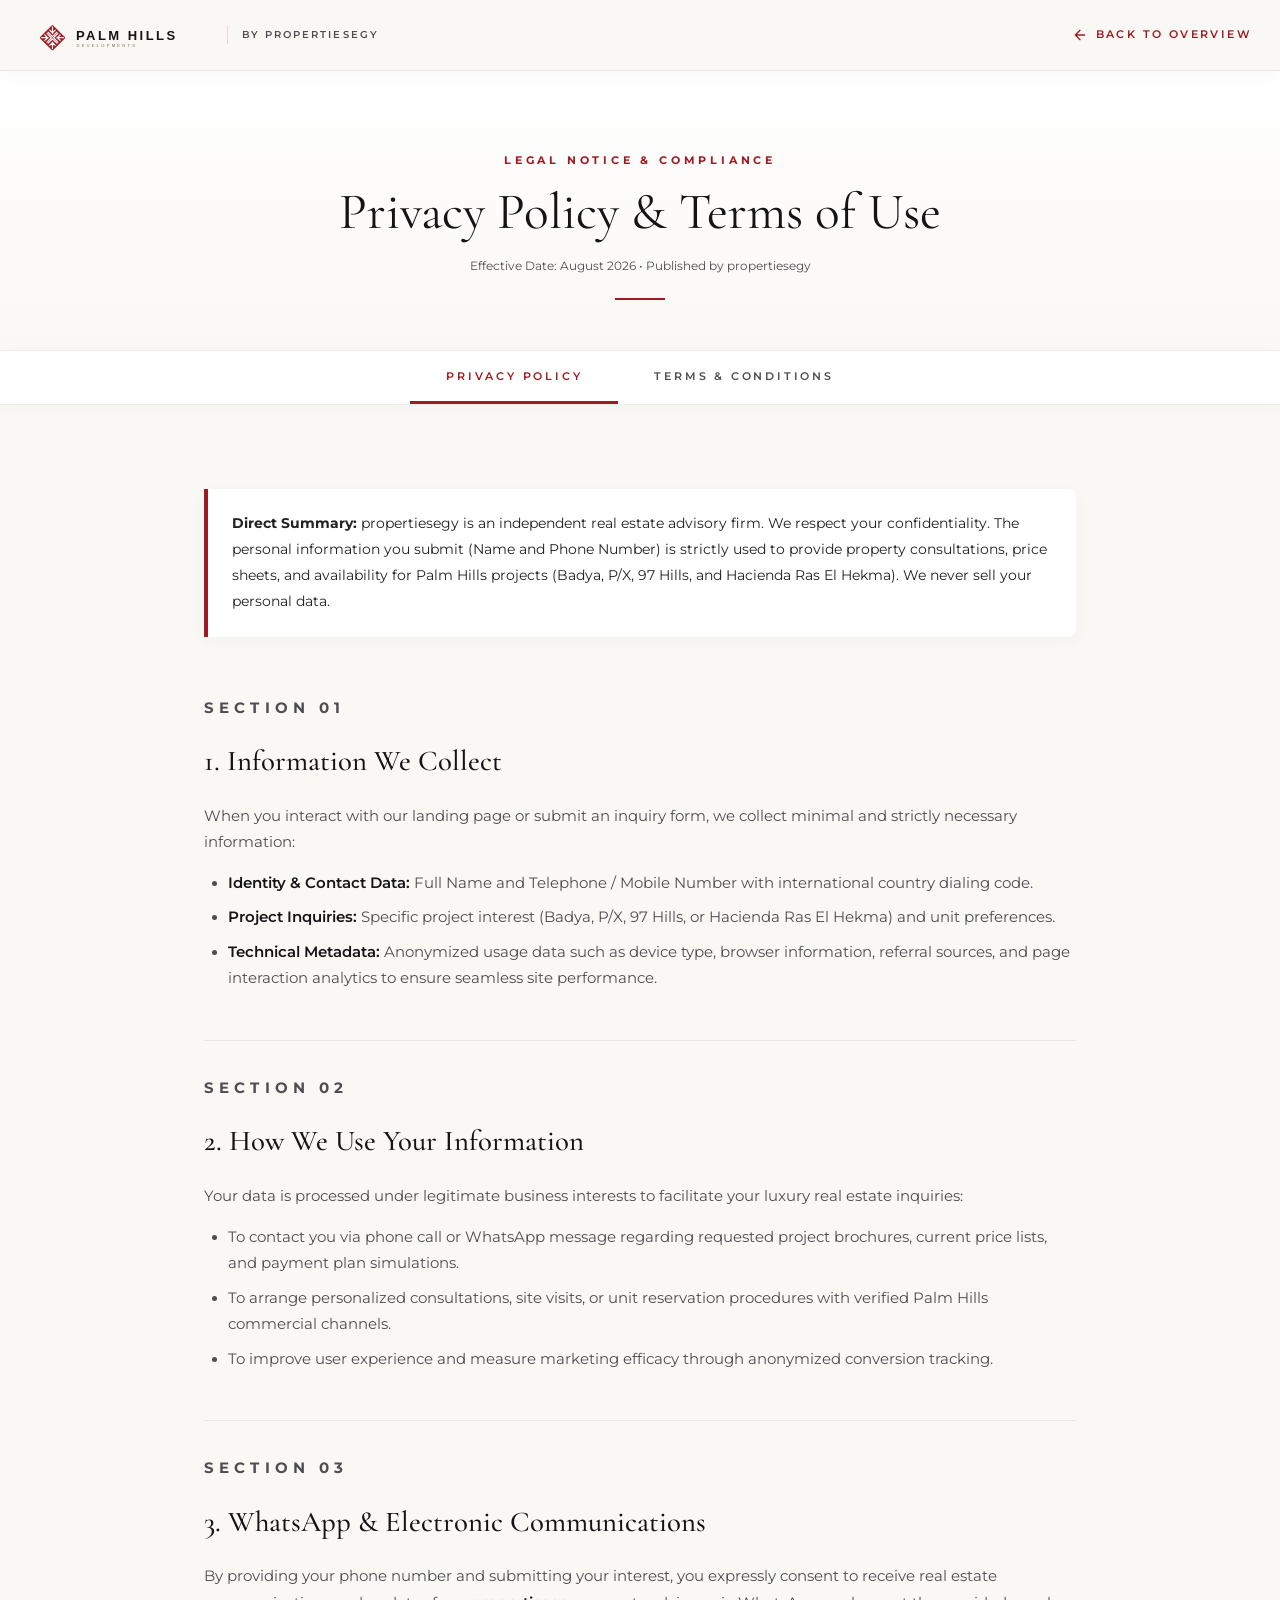
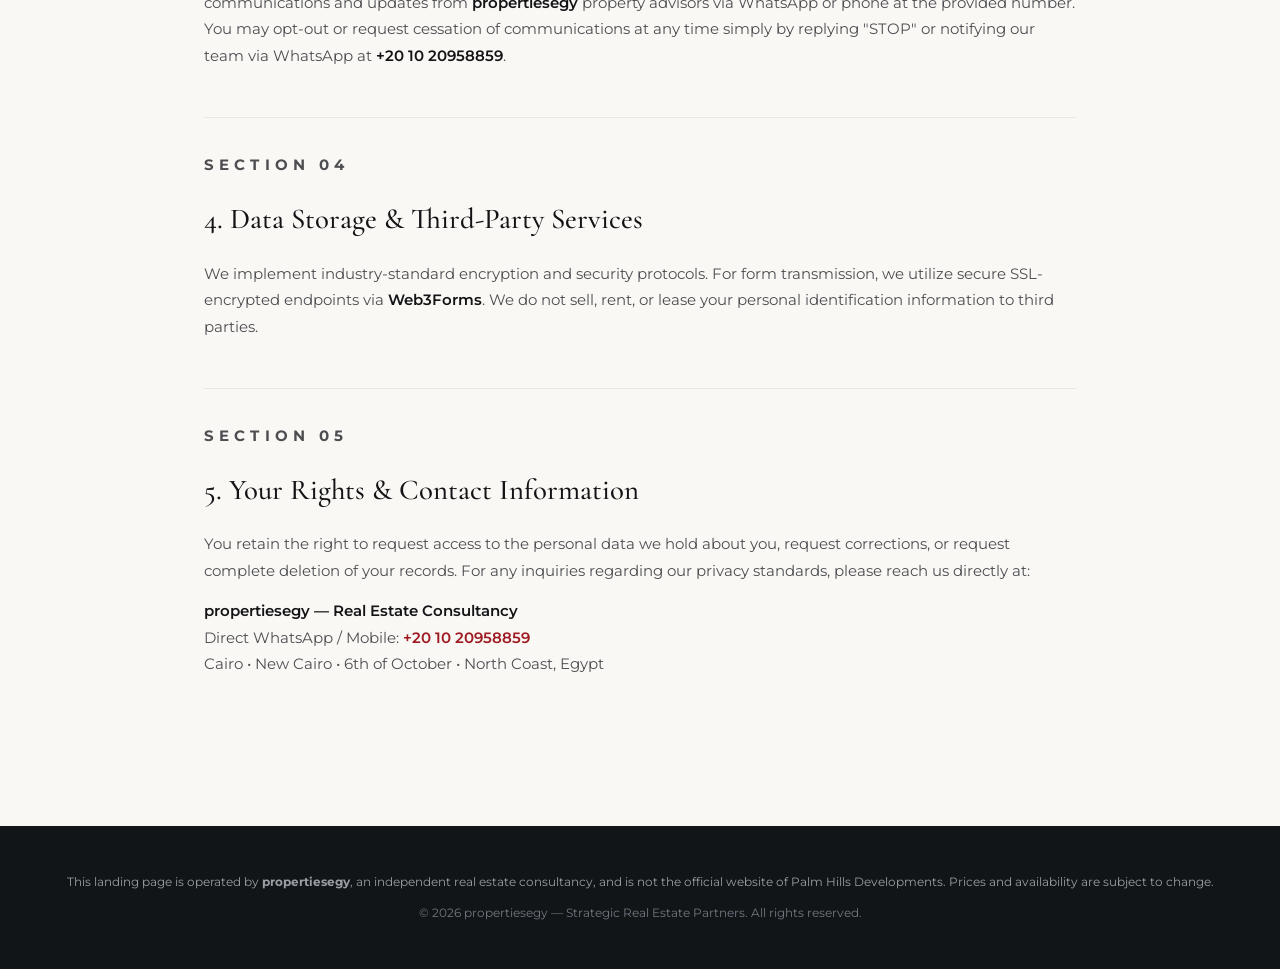
==== legal.html @ a5014787 "Initial commit: Palm Hills Luxury Landing Page (Badya, P/X, 97 Hills, Hacienda Ras El Hekma)" ====
<!DOCTYPE html>
<html lang="en">
<head>
  <meta charset="UTF-8" />
  <meta name="viewport" content="width=device-width, initial-scale=1.0" />
  <title>Terms &amp; Conditions | Privacy Policy — propertiesegy</title>
  <meta name="author" content="propertiesegy" />
  <meta name="description" content="Terms and Conditions and Privacy Policy for propertiesegy — Palm Hills Developments real estate consultancy landing page." />
  <link rel="icon" href="assets/images/favicon.svg" type="image/svg+xml" />

  <!-- Google Fonts -->
  <link rel="preconnect" href="https://fonts.googleapis.com" />
  <link rel="preconnect" href="https://fonts.gstatic.com" crossorigin="anonymous" />
  <link href="https://fonts.googleapis.com/css2?family=Cormorant+Garamond:ital,wght@0,300;0,400;0,600;1,400&family=Montserrat:wght@300;400;500;600;700&display=swap" rel="stylesheet" />

  <!-- Google tag (gtag.js) -->
  <script async src="https://www.googletagmanager.com/gtag/js?id=AW-299139259"></script>
  <script>
    window.dataLayer = window.dataLayer || [];
    function gtag(){dataLayer.push(arguments);}
    gtag('js', new Date());
    gtag('config', 'AW-299139259');
  </script>

  <style>
    :root {
      --bg:          #FAF8F5;
      --surface:     #FFFFFF;
      --card:        #FFFFFF;
      --crimson:     #9E1B21;
      --crimson-dim: #7D151A;
      --gold:        #C5A880;
      --gold-dim:    #A3835B;
      --border:      rgba(158, 27, 33, 0.15);
      --border-subtle: rgba(0, 0, 0, 0.07);
      --fg:          #141416;
      --muted:       #4E4E52;
      --max-w:       920px;
    }
    *, *::before, *::after { box-sizing: border-box; margin: 0; padding: 0; }
    html { scroll-behavior: smooth; }
    body {
      font-family: 'Montserrat', system-ui, sans-serif;
      background: var(--bg);
      color: var(--fg);
      line-height: 1.8;
      font-weight: 400;
      -webkit-font-smoothing: antialiased;
    }
    a { color: inherit; text-decoration: none; }
    img { display: block; max-width: 100%; }

    /* TOP BAR */
    .top-bar {
      position: sticky; top: 0; z-index: 100;
      background: rgba(250, 248, 245, 0.96);
      backdrop-filter: blur(16px);
      border-bottom: 1px solid var(--border-subtle);
      padding: 16px 28px;
      display: flex; align-items: center; justify-content: space-between;
      box-shadow: 0 4px 20px rgba(0,0,0,0.03);
    }
    .brand-wrap {
      display: flex; align-items: center; gap: 14px;
    }
    .brand-logo { height: 38px; width: auto; }
    .brand-badge {
      font-size: 0.65rem;
      letter-spacing: 0.2em;
      text-transform: uppercase;
      font-weight: 600;
      color: var(--muted);
      border-left: 1px solid var(--border);
      padding-left: 14px;
    }
    .back-link {
      display: inline-flex; align-items: center; gap: 8px;
      font-size: .68rem; letter-spacing: .22em; text-transform: uppercase;
      color: var(--crimson); font-weight: 600;
      transition: gap .25s ease, color .25s ease;
    }
    .back-link:hover { gap: 12px; color: var(--fg); }
    .back-link svg { width: 16px; height: 16px; }

    /* HERO STRIP */
    .legal-hero {
      background: linear-gradient(180deg, #FFFFFF 0%, var(--bg) 100%);
      padding: 80px 24px 50px;
      text-align: center;
      border-bottom: 1px solid var(--border-subtle);
    }
    .legal-hero-eyebrow {
      font-size: .68rem; letter-spacing: .35em; text-transform: uppercase;
      color: var(--crimson); font-weight: 700;
    }
    .legal-hero h1 {
      font-family: 'Cormorant Garamond', Georgia, serif;
      font-size: clamp(2.2rem, 4vw, 3.4rem);
      font-weight: 400; margin-top: 12px; line-height: 1.15;
      color: var(--fg);
    }
    .legal-hero .updated {
      margin-top: 14px; font-size: .78rem; color: var(--muted);
    }
    .crimson-line { width: 50px; height: 2px; background: var(--crimson); margin: 20px auto 0; }

    /* TAB NAVIGATION */
    .tab-nav {
      display: flex; justify-content: center; gap: 0;
      border-bottom: 1px solid var(--border-subtle);
      background: var(--surface);
      position: sticky; top: 70px; z-index: 50;
      box-shadow: 0 4px 15px rgba(0,0,0,0.02);
    }
    .tab-btn {
      padding: 18px 36px;
      font-family: 'Montserrat', sans-serif;
      font-size: .7rem; letter-spacing: .25em; text-transform: uppercase;
      font-weight: 600; color: var(--muted); cursor: pointer;
      background: transparent; border: none;
      border-bottom: 3px solid transparent;
      transition: color .25s, border-color .25s;
    }
    .tab-btn.active { color: var(--crimson); border-bottom-color: var(--crimson); }
    .tab-btn:hover { color: var(--fg); }

    /* CONTENT BODY */
    .legal-body {
      max-width: var(--max-w);
      margin: 0 auto;
      padding: 60px 24px 100px;
    }
    .tab-panel { display: none; }
    .tab-panel.active { display: block; animation: fadeIn .3s ease; }
    @keyframes fadeIn {
      from { opacity: 0; transform: translateY(6px); }
      to { opacity: 1; transform: translateY(0); }
    }

    .legal-section {
      padding: 34px 0;
      border-bottom: 1px solid var(--border-subtle);
    }
    .legal-section:last-child { border-bottom: none; }

    .section-num {
      font-size: .65rem; letter-spacing: .35em; text-transform: uppercase;
      color: var(--crimson); font-weight: 700; margin-bottom: 8px;
    }
    .legal-section h2 {
      font-family: 'Cormorant Garamond', Georgia, serif;
      font-size: 1.8rem; font-weight: 500;
      color: var(--fg); margin-bottom: 16px;
    }
    .legal-section p, .legal-section ul {
      color: var(--muted); font-size: .92rem; margin-bottom: 14px;
    }
    .legal-section ul { padding-left: 24px; }
    .legal-section li { margin-bottom: 8px; }
    .legal-section strong { color: var(--fg); font-weight: 600; }

    .callout-box {
      background: #FFFFFF;
      border-left: 4px solid var(--crimson);
      padding: 22px 24px;
      margin: 24px 0;
      border-radius: 0 8px 8px 0;
      box-shadow: 0 4px 16px rgba(0,0,0,0.03);
    }
    .callout-box p { margin-bottom: 0; font-size: .9rem; color: #222; }

    /* FOOTER */
    footer {
      background: #121518;
      color: #9A9DA4;
      padding: 45px 24px;
      text-align: center;
      font-size: .78rem;
    }
    footer a { color: #D4AF67; }
    footer a:hover { text-decoration: underline; }
    .footer-copy { margin-top: 10px; font-size: .72rem; color: #737780; }
  </style>
</head>
<body>

  <!-- TOP BAR -->
  <header class="top-bar">
    <div class="brand-wrap">
      <img src="assets/images/palm-hills-logo.svg" alt="Palm Hills Developments" class="brand-logo" />
      <span class="brand-badge">By propertiesegy</span>
    </div>
    <a href="index.html" class="back-link">
      <svg viewBox="0 0 24 24" fill="none" stroke="currentColor" stroke-width="2" stroke-linecap="round" stroke-linejoin="round">
        <path d="M19 12H5M12 19l-7-7 7-7"/>
      </svg>
      <span>Back to Overview</span>
    </a>
  </header>

  <!-- HERO STRIP -->
  <section class="legal-hero">
    <p class="legal-hero-eyebrow">Legal Notice &amp; Compliance</p>
    <h1>Privacy Policy &amp; Terms of Use</h1>
    <p class="updated">Effective Date: August 2026 &bull; Published by propertiesegy</p>
    <div class="crimson-line"></div>
  </section>

  <!-- TAB NAVIGATION -->
  <nav class="tab-nav" aria-label="Legal Tabs">
    <button class="tab-btn active" id="tab-btn-privacy" onclick="switchTab('privacy')">Privacy Policy</button>
    <button class="tab-btn" id="tab-btn-terms" onclick="switchTab('terms')">Terms &amp; Conditions</button>
  </nav>

  <!-- CONTENT -->
  <main class="legal-body">

    <!-- TAB 1: PRIVACY POLICY -->
    <div class="tab-panel active" id="panel-privacy">
      
      <div class="callout-box">
        <p><strong>Direct Summary:</strong> propertiesegy is an independent real estate advisory firm. We respect your confidentiality. The personal information you submit (Name and Phone Number) is strictly used to provide property consultations, price sheets, and availability for Palm Hills projects (Badya, P/X, 97 Hills, and Hacienda Ras El Hekma). We never sell your personal data.</p>
      </div>

      <section class="legal-section">
        <p class="section-num">Section 01</p>
        <h2>1. Information We Collect</h2>
        <p>When you interact with our landing page or submit an inquiry form, we collect minimal and strictly necessary information:</p>
        <ul>
          <li><strong>Identity &amp; Contact Data:</strong> Full Name and Telephone / Mobile Number with international country dialing code.</li>
          <li><strong>Project Inquiries:</strong> Specific project interest (Badya, P/X, 97 Hills, or Hacienda Ras El Hekma) and unit preferences.</li>
          <li><strong>Technical Metadata:</strong> Anonymized usage data such as device type, browser information, referral sources, and page interaction analytics to ensure seamless site performance.</li>
        </ul>
      </section>

      <section class="legal-section">
        <p class="section-num">Section 02</p>
        <h2>2. How We Use Your Information</h2>
        <p>Your data is processed under legitimate business interests to facilitate your luxury real estate inquiries:</p>
        <ul>
          <li>To contact you via phone call or WhatsApp message regarding requested project brochures, current price lists, and payment plan simulations.</li>
          <li>To arrange personalized consultations, site visits, or unit reservation procedures with verified Palm Hills commercial channels.</li>
          <li>To improve user experience and measure marketing efficacy through anonymized conversion tracking.</li>
        </ul>
      </section>

      <section class="legal-section">
        <p class="section-num">Section 03</p>
        <h2>3. WhatsApp &amp; Electronic Communications</h2>
        <p>By providing your phone number and submitting your interest, you expressly consent to receive real estate communications and updates from <strong>propertiesegy</strong> property advisors via WhatsApp or phone at the provided number. You may opt-out or request cessation of communications at any time simply by replying "STOP" or notifying our team via WhatsApp at <strong>+20 10 20958859</strong>.</p>
      </section>

      <section class="legal-section">
        <p class="section-num">Section 04</p>
        <h2>4. Data Storage &amp; Third-Party Services</h2>
        <p>We implement industry-standard encryption and security protocols. For form transmission, we utilize secure SSL-encrypted endpoints via <strong>Web3Forms</strong>. We do not sell, rent, or lease your personal identification information to third parties.</p>
      </section>

      <section class="legal-section">
        <p class="section-num">Section 05</p>
        <h2>5. Your Rights &amp; Contact Information</h2>
        <p>You retain the right to request access to the personal data we hold about you, request corrections, or request complete deletion of your records. For any inquiries regarding our privacy standards, please reach us directly at:</p>
        <p><strong>propertiesegy &mdash; Real Estate Consultancy</strong><br>
        Direct WhatsApp / Mobile: <a href="https://wa.me/201020958859" style="color: var(--crimson); font-weight: 600;">+20 10 20958859</a><br>
        Cairo &bull; New Cairo &bull; 6th of October &bull; North Coast, Egypt</p>
      </section>

    </div>

    <!-- TAB 2: TERMS & CONDITIONS -->
    <div class="tab-panel" id="panel-terms">

      <div class="callout-box">
        <p><strong>Important Agency Notice:</strong> This landing page is operated by <strong>propertiesegy</strong>, an independent luxury real estate consultancy. It is not the official corporate website of Palm Hills Developments SAE. All trademarks, project names, and architectural concepts remain the intellectual property of their respective owners.</p>
      </div>

      <section class="legal-section">
        <p class="section-num">Section 01</p>
        <h2>1. Independent Brokerage Status</h2>
        <p><strong>propertiesegy</strong> operates as an independent, certified property consultancy facilitating advisory, sales brokerage, and client assistance for premier Egyptian real estate developments. We act as an authorized intermediary presenting verified developer inventory.</p>
      </section>

      <section class="legal-section">
        <p class="section-num">Section 02</p>
        <h2>2. Pricing &amp; Availability Subject to Change</h2>
        <p>All prices, payment terms (including down payment percentages, installment tenures, and promotional "Value By Years" offers), delivery timelines, and unit availability featured on this landing page are derived from developer fact sheets (August 2026 release) and are subject to immediate alteration, withdrawal, or revision by the master developer without prior notice.</p>
        <p>Written proposals, formal price quotations, and final contracts issued upon reservation shall govern all property transactions.</p>
      </section>

      <section class="legal-section">
        <p class="section-num">Section 03</p>
        <h2>3. Visuals &amp; Architectural Renderings</h2>
        <p>Photographs, architectural renderings, masterplans, and computer-generated visualizations shown across this website are for illustrative and artistic representation purposes only. Actual delivered units, landscaping, and finishings may vary in accordance with final developer engineering execution.</p>
      </section>

      <section class="legal-section">
        <p class="section-num">Section 04</p>
        <h2>4. Disclaimer of Liability</h2>
        <p>propertiesegy strives to maintain accurate and up-to-date project information. However, propertiesegy makes no express or implied warranties regarding the completeness or timeliness of master developer schedules, construction milestones, or pricing data. Inquirers are encouraged to verify all contract specifications with our advisors prior to financial commitment.</p>
      </section>

      <section class="legal-section">
        <p class="section-num">Section 05</p>
        <h2>5. Governing Law</h2>
        <p>These terms and conditions are governed by and construed in accordance with the laws of the Arab Republic of Egypt. Any legal proceedings arising from site usage shall fall under the jurisdiction of Egyptian courts.</p>
      </section>

    </div>

  </main>

  <!-- FOOTER -->
  <footer>
    <p>This landing page is operated by <strong>propertiesegy</strong>, an independent real estate consultancy, and is not the official website of Palm Hills Developments. Prices and availability are subject to change.</p>
    <p class="footer-copy">&copy; <span id="yearVal">2026</span> propertiesegy &mdash; Strategic Real Estate Partners. All rights reserved.</p>
  </footer>

  <script>
    function switchTab(tab) {
      const privacyBtn = document.getElementById('tab-btn-privacy');
      const termsBtn   = document.getElementById('tab-btn-terms');
      const privacyPan = document.getElementById('panel-privacy');
      const termsPan   = document.getElementById('panel-terms');

      if (tab === 'privacy') {
        privacyBtn.classList.add('active');
        termsBtn.classList.remove('active');
        privacyPan.classList.add('active');
        termsPan.classList.remove('active');
        window.history.replaceState(null, null, '#privacy');
      } else {
        termsBtn.classList.add('active');
        privacyBtn.classList.remove('active');
        termsPan.classList.add('active');
        privacyPan.classList.remove('active');
        window.history.replaceState(null, null, '#terms');
      }
    }

    // Auto-select tab on URL hash load
    window.addEventListener('DOMContentLoaded', () => {
      const hash = window.location.hash.toLowerCase();
      if (hash.includes('terms')) {
        switchTab('terms');
      } else {
        switchTab('privacy');
      }
      document.getElementById('yearVal').textContent = new Date().getFullYear();
    });
  </script>
</body>
</html>
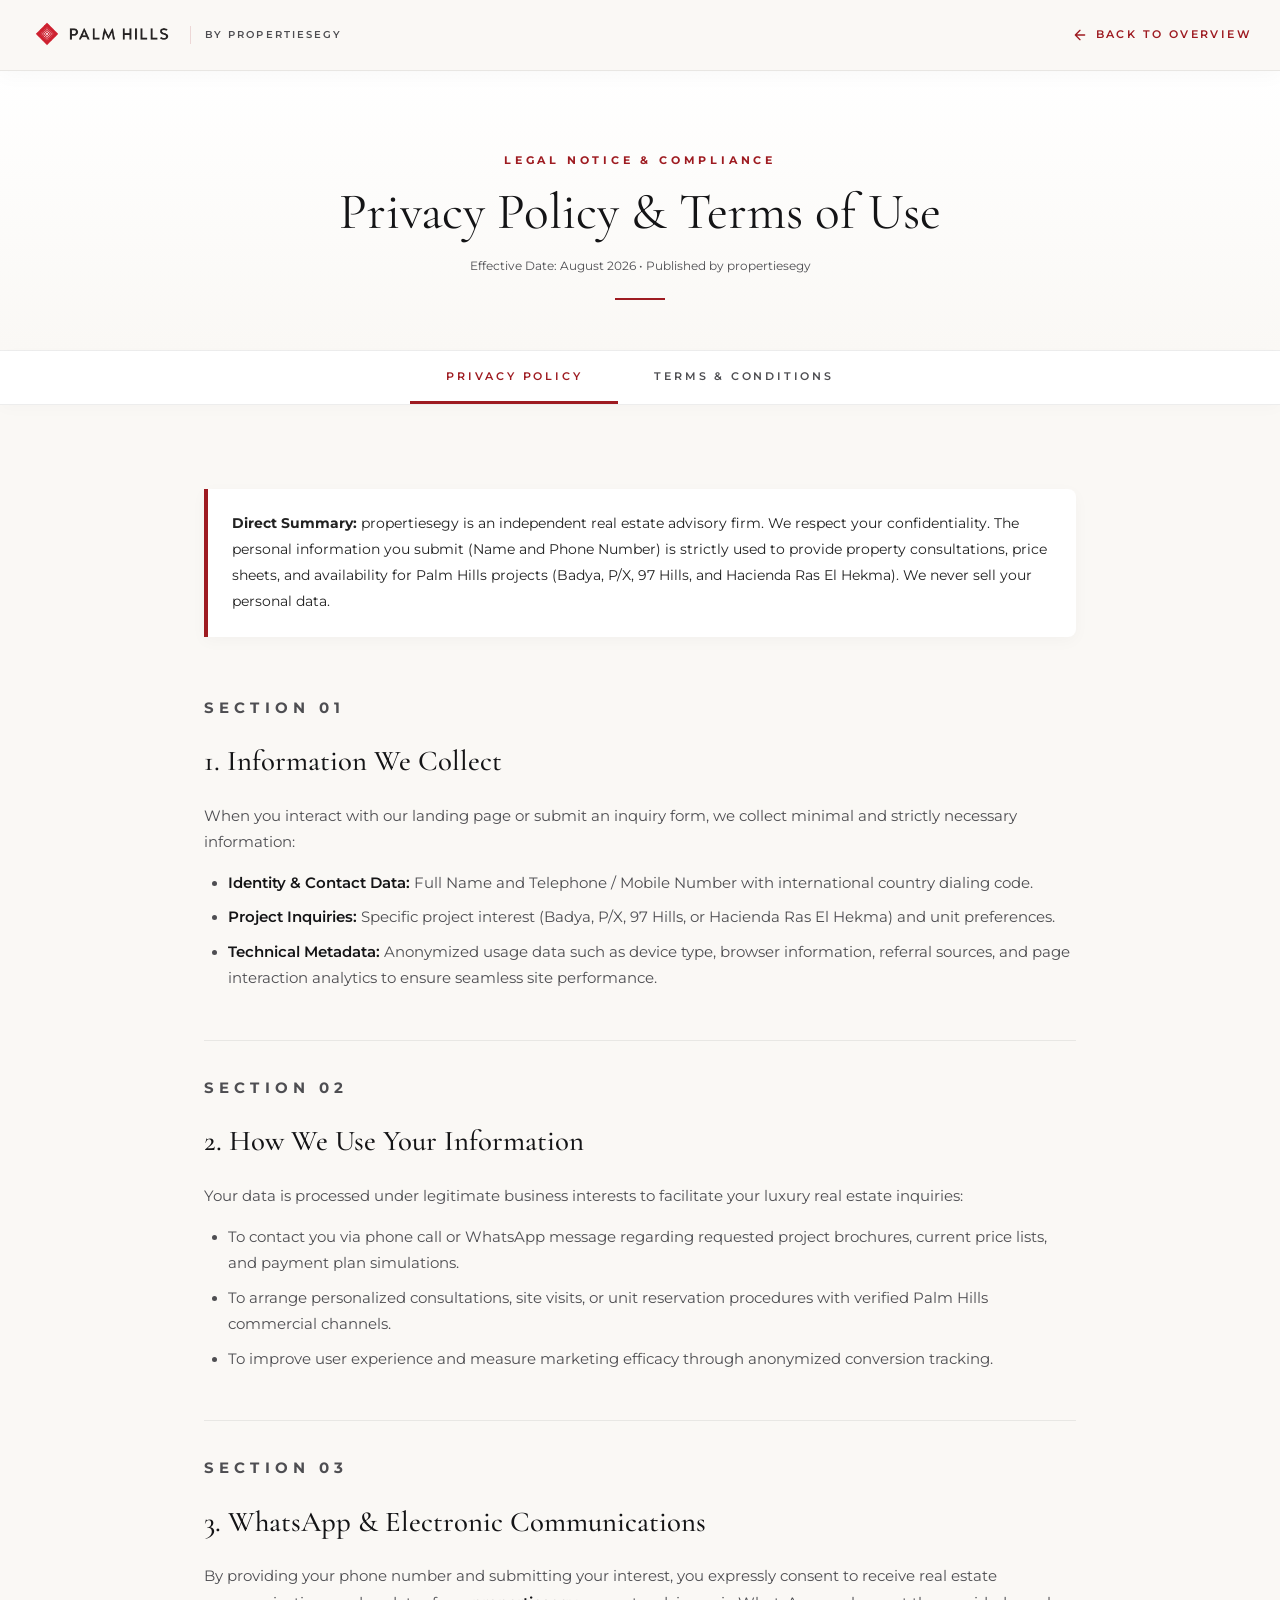
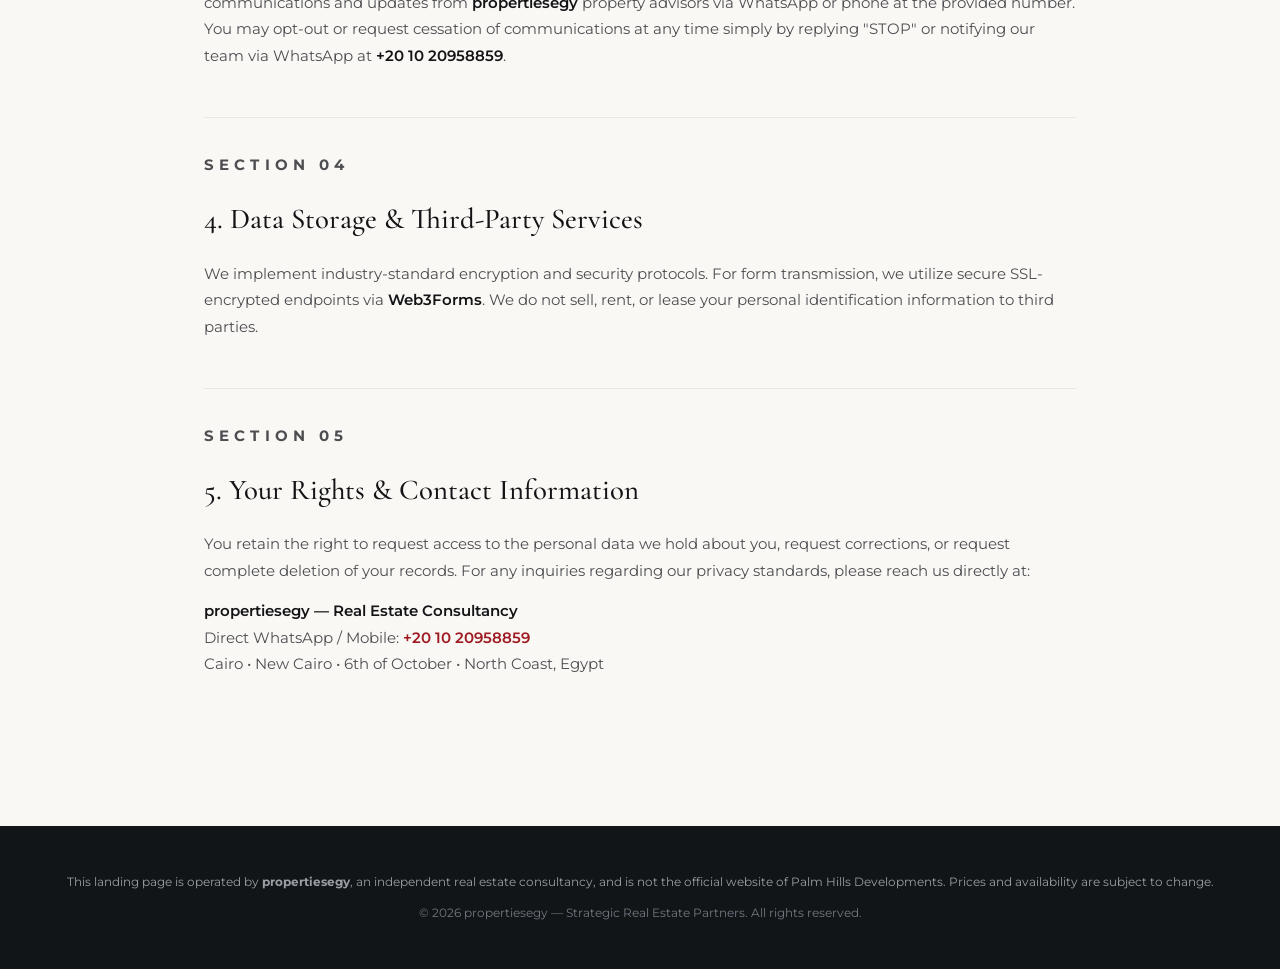
==== commit 9f6d1cc9: "Use official Palm Hills logos exclusively, removing placeholder logos" ====
--- a/legal.html
+++ b/legal.html
@@ -187,7 +187,7 @@
   <!-- TOP BAR -->
   <header class="top-bar">
     <div class="brand-wrap">
-      <img src="assets/images/palm-hills-logo.svg" alt="Palm Hills Developments" class="brand-logo" />
+      <img src="assets/images/palm-hills-official-horizontal.png" alt="Palm Hills Developments" class="brand-logo" />
       <span class="brand-badge">By propertiesegy</span>
     </div>
     <a href="index.html" class="back-link">
